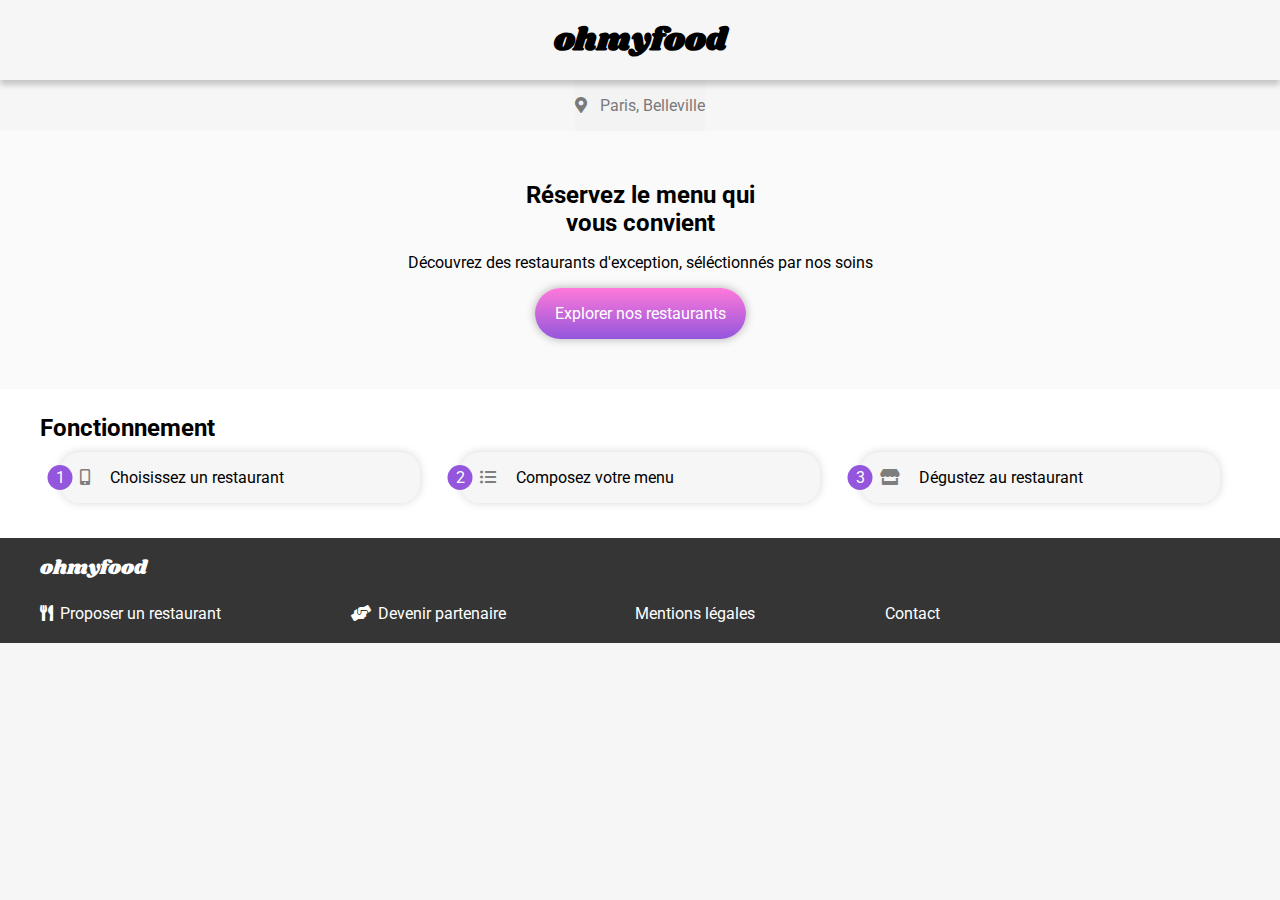
==== index.html @ 002a6cf8 "Add files via upload" ====
<!DOCTYPE html>
<html lang="fr">
<head>
    <meta charset="UTF-8">
    <meta name="viewport" content="width=device-width, initial-scale=1.0">
    <title>ohmyfood</title>

    <!-- CSS -->
    <link rel="stylesheet" type="text/css" href="css/style.css">
    <!-- Font Awesome -->
    <link rel="stylesheet" href="https://cdnjs.cloudflare.com/ajax/libs/font-awesome/5.13.1/css/all.min.css">
    <!-- Google Fonts -->
    <link rel="preconnect" href="https://fonts.gstatic.com">
    <link href="https://fonts.googleapis.com/css2?family=Roboto:ital,wght@0,300;0,400;0,500;0,700;1,300;1,400;1,500&display=swap" rel="stylesheet">
    <link href="https://fonts.googleapis.com/css2?family=Shrikhand&display=swap" rel="stylesheet">
</head>
<body>

  <header>
        <div class="header">
            <a href="index.html"><h1 class="header__logo">ohmyfood</h1></a>
        </div>
    </header>

    <!-- Localisation -->
    <main class="main">
        <div class="location">
            <div class="location__icon">
                <i class="fas fa-map-marker-alt"></i>
            </div>
            <div class="location__city">
                <p>Paris, Belleville</p>
            </div>
        </div>
    
        <!-- Hero section -->
        <section class="hero">
            <div class="hero__container">
                <h2 class="hero__title">Réservez le menu qui vous convient</h2>
                <p class="hero__text">Découvrez des restaurants d'exception, séléctionnés par nos soins</p>
                <div class="hero__button">
                    <p>Explorer nos restaurants</p>
                </div>
            </div>
          </section>
    
        <!-- Process -->
        <section class="process__contain">
          <div class="process">
            <h2 class="process__title">Fonctionnement</h2>
            <div class="process__steps">
                <div class="process__step">
                    <div class="process__number">1</div>
                    <div class="process__icon"><i class="fas fa-mobile-alt"></i></div>
                    <p class="process__text">Choisissez un restaurant </p>
                </div>
                <div class="process__step">
                    <div class="process__number">2</div>
                    <div class="process__icon"><i class="fas fa-list-ul"></i></div>
                    <p class="process__text">Composez votre menu</p>
                </div>
                <div class="process__step">
                    <div class="process__number">3</div>
                    <div class="process__icon"><i class="fas fa-store"></i></div>
                    <p class="process__text">Dégustez au restaurant</p>
                </div>
            </div>
          </div>
        </section>
    </main>
        
    <!-- Footer -->
    <footer class="footer">
      <div class="footer__bloc">
        <div class="logo"><a href="index.html">ohmyfood</a></div>
        <div class="footer__bloc-links">
          <div class="footer__bloc-link">
            <i class="fas fa-utensils"></i>
            <h3 class="footer__bloc-link__title">Proposer un restaurant</h3>
          </div>
          <div class="footer__bloc-link">
            <i class="fas fa-hands-helping"></i>
            <h3 class="footer__bloc-link__title">Devenir partenaire</h3>
          </div>
          <div class="footer__bloc-link">
            <h3 class="footer__bloc-link__title">Mentions légales</h3>
          </div>
          <div class="footer__bloc-link">
            <h3 class="footer__bloc-link__title"><a href="mailto:contact@ohmyfood.com">Contact</a></h3>
          </div>
        </div>
      </div>
    </footer>
</body>
</html>
---- css/style.css ----
body {
    font-family: 'Roboto', sans-serif;
    margin: 0;
    background: #f6f6f6;
  }
  
  * a {
    text-decoration: none;
    color: white;
  }
  
  .main {
    margin: 0;
    padding: 0;
    display: -webkit-box;
    display: -ms-flexbox;
    display: flex;
    -webkit-box-pack: center;
        -ms-flex-pack: center;
            justify-content: center;
    -webkit-box-align: center;
        -ms-flex-align: center;
            align-items: center;
    -webkit-box-orient: vertical;
    -webkit-box-direction: normal;
        -ms-flex-direction: column;
            flex-direction: column;
  }

  .header {
    -webkit-box-shadow: 0px 5px 6px 0px rgba(0, 0, 0, 0.2);
            box-shadow: 0px 5px 6px 0px rgba(0, 0, 0, 0.2);
    position: relative;
    display: -webkit-box;
    display: -ms-flexbox;
    display: flex;
    -webkit-box-pack: center;
        -ms-flex-pack: center;
            justify-content: center;
    -webkit-box-align: center;
        -ms-flex-align: center;
            align-items: center;
    height: 80px;
    width: 100%;
  }
  
  .header__logo {
    font-family: 'Shrikhand', cursive;
    margin: 0;
    color: black;
  }
  
  .location {
    display: -webkit-box;
    display: -ms-flexbox;
    display: flex;
    -webkit-box-pack: center;
        -ms-flex-pack: center;
            justify-content: center;
    -webkit-box-align: center;
        -ms-flex-align: center;
            align-items: center;
    background: #f3f3f3;
    color: #7a7a7a;
  }
  
  .location__city {
    margin-left: 13px;
    font-weight: 400;
  }
  
  .hero {
    background: #fafafa;
    width: 100%;
  }
  
  .hero__container {
    width: 100%;
    padding: 20px;
    display: -webkit-box;
    display: -ms-flexbox;
    display: flex;
    -webkit-box-pack: center;
        -ms-flex-pack: center;
            justify-content: center;
    -webkit-box-align: center;
        -ms-flex-align: center;
            align-items: center;
    -webkit-box-orient: vertical;
    -webkit-box-direction: normal;
        -ms-flex-direction: column;
            flex-direction: column;
    padding: 50px 0;
  }
  
  .hero__title {
    text-align: center;
    max-width: 250px;
    margin: 0;
  }
  
  .hero__text {
    text-align: center;
  }
  
  .hero__button {
    opacity: 1;
    background: -webkit-gradient(linear, left top, left bottom, from(#ff79da), to(#9356dc));
    background: linear-gradient(180deg, #ff79da 0%, #9356dc 100%);
    color: white;
    padding: 0 20px;
    border-radius: 200px;
    -webkit-box-shadow: 0px 0px 10px 0px rgba(0, 0, 0, 0.3);
            box-shadow: 0px 0px 10px 0px rgba(0, 0, 0, 0.3);
  }
  
  .hero__button:hover {
    opacity: 0.8;
    cursor: pointer;
    -webkit-transition: .3s;
    transition: .3s;
    -webkit-box-shadow: 0px 0px 10px 0px rgba(0, 0, 0, 0.6);
            box-shadow: 0px 0px 10px 0px rgba(0, 0, 0, 0.6);
  }
  
  .process__contain {
    padding: 25px 0;
    width: 100%;
    background: white;
    display: -webkit-box;
    display: -ms-flexbox;
    display: flex;
    -webkit-box-pack: center;
        -ms-flex-pack: center;
            justify-content: center;
    -webkit-box-align: center;
        -ms-flex-align: center;
            align-items: center;
    -webkit-box-orient: vertical;
    -webkit-box-direction: normal;
        -ms-flex-direction: column;
            flex-direction: column;
  }
  
  .process {
    width: 95%;
    max-width: 1200px;
    background-color: white;
    padding: 0;
    display: -webkit-box;
    display: -ms-flexbox;
    display: flex;
    -webkit-box-orient: vertical;
    -webkit-box-direction: normal;
        -ms-flex-direction: column;
            flex-direction: column;
  }
  
  .process__title {
    margin: 0;
  }
  
  .process__step {
    display: -webkit-box;
    display: -ms-flexbox;
    display: flex;
    -webkit-box-align: center;
        -ms-flex-align: center;
            align-items: center;
    background: #f6f6f6;
    height: auto;
    width: auto;
    margin: 10px 20px;
    border-radius: 20px;
    position: relative;
    -webkit-box-shadow: 0px 0px 10px 0px rgba(0, 0, 0, 0.16);
            box-shadow: 0px 0px 10px 0px rgba(0, 0, 0, 0.16);
  }
  
  .process__step:hover {
    opacity: 0.8;
    cursor: pointer;
    -webkit-transition: .3s;
    transition: .3s;
    -webkit-box-shadow: 0px 0px 10px 0px rgba(0, 0, 0, 0.6);
            box-shadow: 0px 0px 10px 0px rgba(0, 0, 0, 0.6);
    background: white;
  }
  
  .process__number {
    background-color: #9356DC;
    color: white;
    position: absolute;
    padding: 3px 8px 3px 8px;
    border-radius: 500px;
    -webkit-transform: translateX(-50%);
            transform: translateX(-50%);
  }
  
  .process__icon {
    color: #7E7E7E;
    margin: 0 20px;
  }
  
  .process__steps {
    display: -webkit-box;
    display: -ms-flexbox;
    display: flex;
    -webkit-box-pack: center;
        -ms-flex-pack: center;
            justify-content: center;
    -webkit-box-orient: vertical;
    -webkit-box-direction: normal;
        -ms-flex-direction: column;
            flex-direction: column;
  }
  
  .footer {
    width: 100%;
    background-color: #353535;
    display: -webkit-box;
    display: -ms-flexbox;
    display: flex;
    -webkit-box-pack: center;
        -ms-flex-pack: center;
            justify-content: center;
    -webkit-box-align: center;
        -ms-flex-align: center;
            align-items: center;
  }
  
  .footer__bloc {
    display: inline;
    padding: 0 40px;
    width: 100%;
    max-width: 1200px;
  }
  
  .footer__bloc .logo {
    font-family: 'Shrikhand', cursive;
    color: white;
    font-size: 20px;
    padding: 15px 0;
  }
  
  .footer__bloc-links {
    display: -webkit-inline-box;
    display: -ms-inline-flexbox;
    display: inline-flex;
    -webkit-box-orient: vertical;
    -webkit-box-direction: normal;
        -ms-flex-direction: column;
            flex-direction: column;
    width: auto;
  }
  
  .footer__bloc-link {
    display: -webkit-inline-box;
    display: -ms-inline-flexbox;
    display: inline-flex;
    -webkit-box-align: center;
        -ms-flex-align: center;
            align-items: center;
    -webkit-box-orient: horizontal;
    -webkit-box-direction: normal;
        -ms-flex-direction: row;
            flex-direction: row;
    text-align: center;
    color: white;
    height: 30px;
    cursor: pointer;
  }
  
  .footer__bloc-link:hover .footer__bloc-link__title {
    text-decoration: underline;
  }
  
  .footer__bloc-link i {
    margin-right: 7px;
  }
  
  .footer__bloc-link__title {
    font-size: 16px;
    font-weight: 400;
  }
  
  @media screen and (min-width: 800px) {
    .process__step {
      width: 100%;
    }
    .process__steps {
      display: -webkit-box;
      display: -ms-flexbox;
      display: flex;
      -webkit-box-pack: center;
          -ms-flex-pack: center;
              justify-content: center;
      -webkit-box-orient: horizontal;
      -webkit-box-direction: normal;
          -ms-flex-direction: row;
              flex-direction: row;
      width: 100%;
    }
    .footer__bloc {
      margin-bottom: 15px;
    }
    .footer__bloc-links {
      display: -webkit-box;
      display: -ms-flexbox;
      display: flex;
      -webkit-box-pack: justify;
          -ms-flex-pack: justify;
              justify-content: space-between;
      -webkit-box-orient: horizontal;
      -webkit-box-direction: normal;
          -ms-flex-direction: row;
              flex-direction: row;
      max-width: 900px;
    }
  }
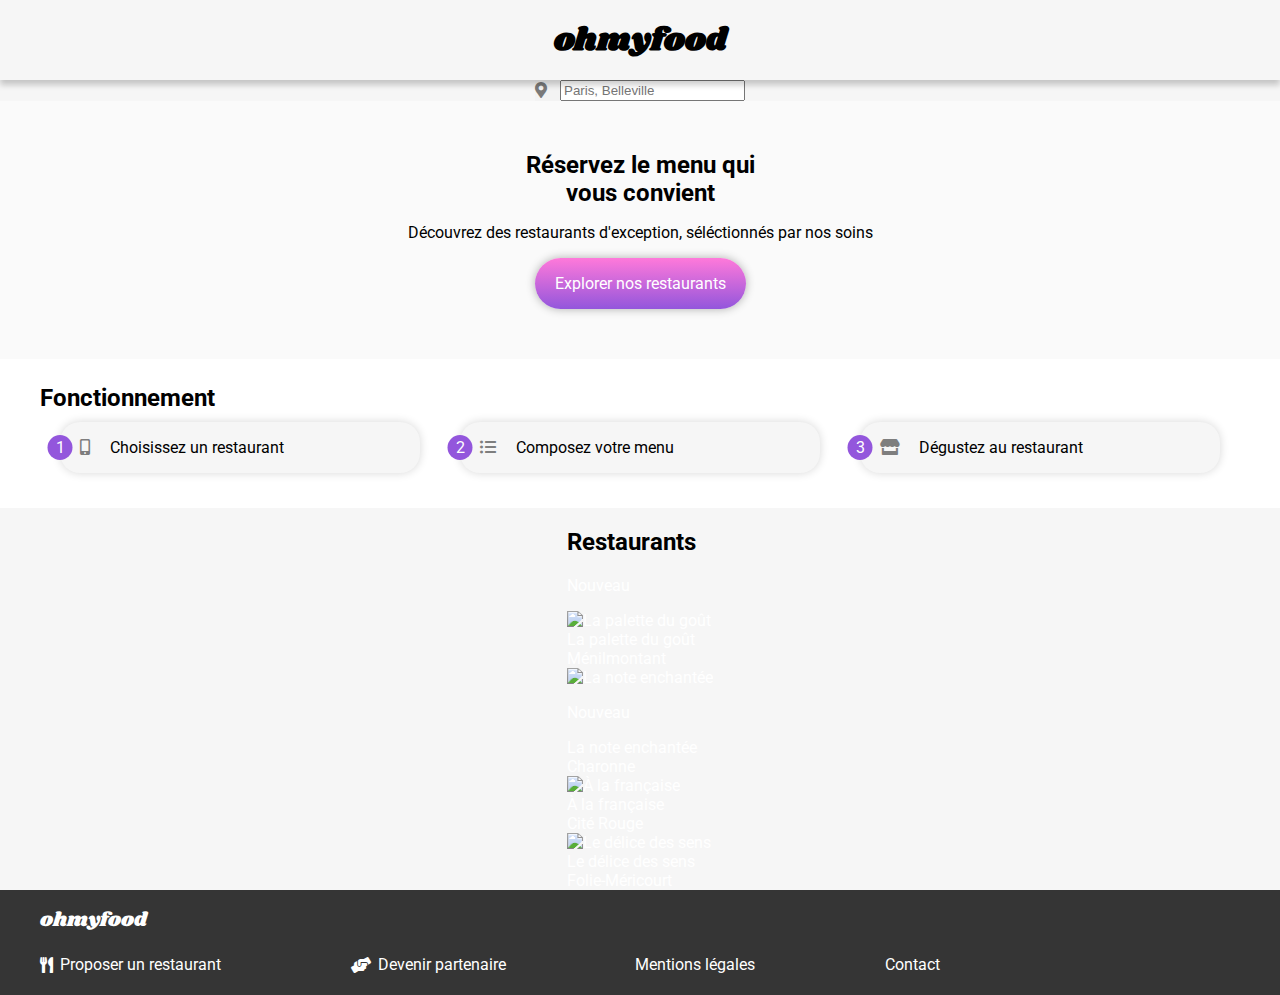
==== commit 64d8a528: "Update index.html" ====
--- a/index.html
+++ b/index.html
@@ -29,9 +29,9 @@
             <div class="location__icon">
                 <i class="fas fa-map-marker-alt"></i>
             </div>
-            <div class="location__city">
-                <p>Paris, Belleville</p>
-            </div>
+            <form class="location__city">
+                <input type="text" id="location__city" name="location__city" placeholder="Paris, Belleville">
+            </form>
         </div>
     
         <!-- Hero section -->
@@ -68,6 +68,67 @@
             </div>
           </div>
         </section>
+
+            <!-- Restaurants -->
+            <section class="restaurants">
+              <h2 class="restaurants__title">Restaurants</h2>
+              <div class="restaurant__cards">
+                <a href="menu/la-palette-du-gout.html">
+                  <div class="restaurant__card">
+                      <div class="restaurant__card-image">
+                        <div class="restaurant__card-new"><p>Nouveau</p></div>
+                        <img src="images/lapalettedugout.jpg" alt="La palette du goût">
+                      </div>
+                      <div class="restaurant__block">
+                          <div class="restaurant__block-info">
+                              <div class="restaurant__block-name">La palette du goût</div>
+                              <div class="restaurant__block-city">Ménilmontant</div>
+                          </div>
+                      </div>
+                  </div>
+                </a>
+                <a href="menu/la-note-enchantee.html">
+                  <div class="restaurant__card">
+                      <div class="restaurant__card-image">
+                        <img src="images/lanoteenchantee.jpg" alt="La note enchantée">
+                        <div class="restaurant__card-new"><p>Nouveau</p></div>
+                      </div>
+                      <div class="restaurant__block">
+                          <div class="restaurant__block-info">
+                              <div class="restaurant__block-name">La note enchantée</div>
+                              <div class="restaurant__block-city">Charonne</div>
+                          </div>
+                      </div>
+                  </div>
+                </a>
+                  <a href="menu/a-la-francaise.html">
+                  <div class="restaurant__card">
+                    <div class="restaurant__card-image">
+                      <img src="images/alafrancaise.jpg" alt="À la française">
+                    </div>
+                      <div class="restaurant__block">
+                          <div class="restaurant__block-info">
+                              <div class="restaurant__block-name">À la française</div>
+                              <div class="restaurant__block-city">Cité Rouge</div>
+                          </div>
+                      </div>
+                  </div>
+                </a>
+                <a href="menu/le-delice-des-sens.html">
+                  <div class="restaurant__card">
+                    <div class="restaurant__card-image">
+                      <img src="images/ledelicedessens.jpg" alt="Le délice des sens">
+                    </div>
+                      <div class="restaurant__block">
+                          <div class="restaurant__block-info">
+                              <div class="restaurant__block-name">Le délice des sens</div>
+                              <div class="restaurant__block-city">Folie-Méricourt</div>
+                          </div>
+                      </div>
+                  </div>
+                </a>
+              </div>
+          </section>
     </main>
         
     <!-- Footer -->
@@ -93,4 +154,4 @@
       </div>
     </footer>
 </body>
-</html>+</html>
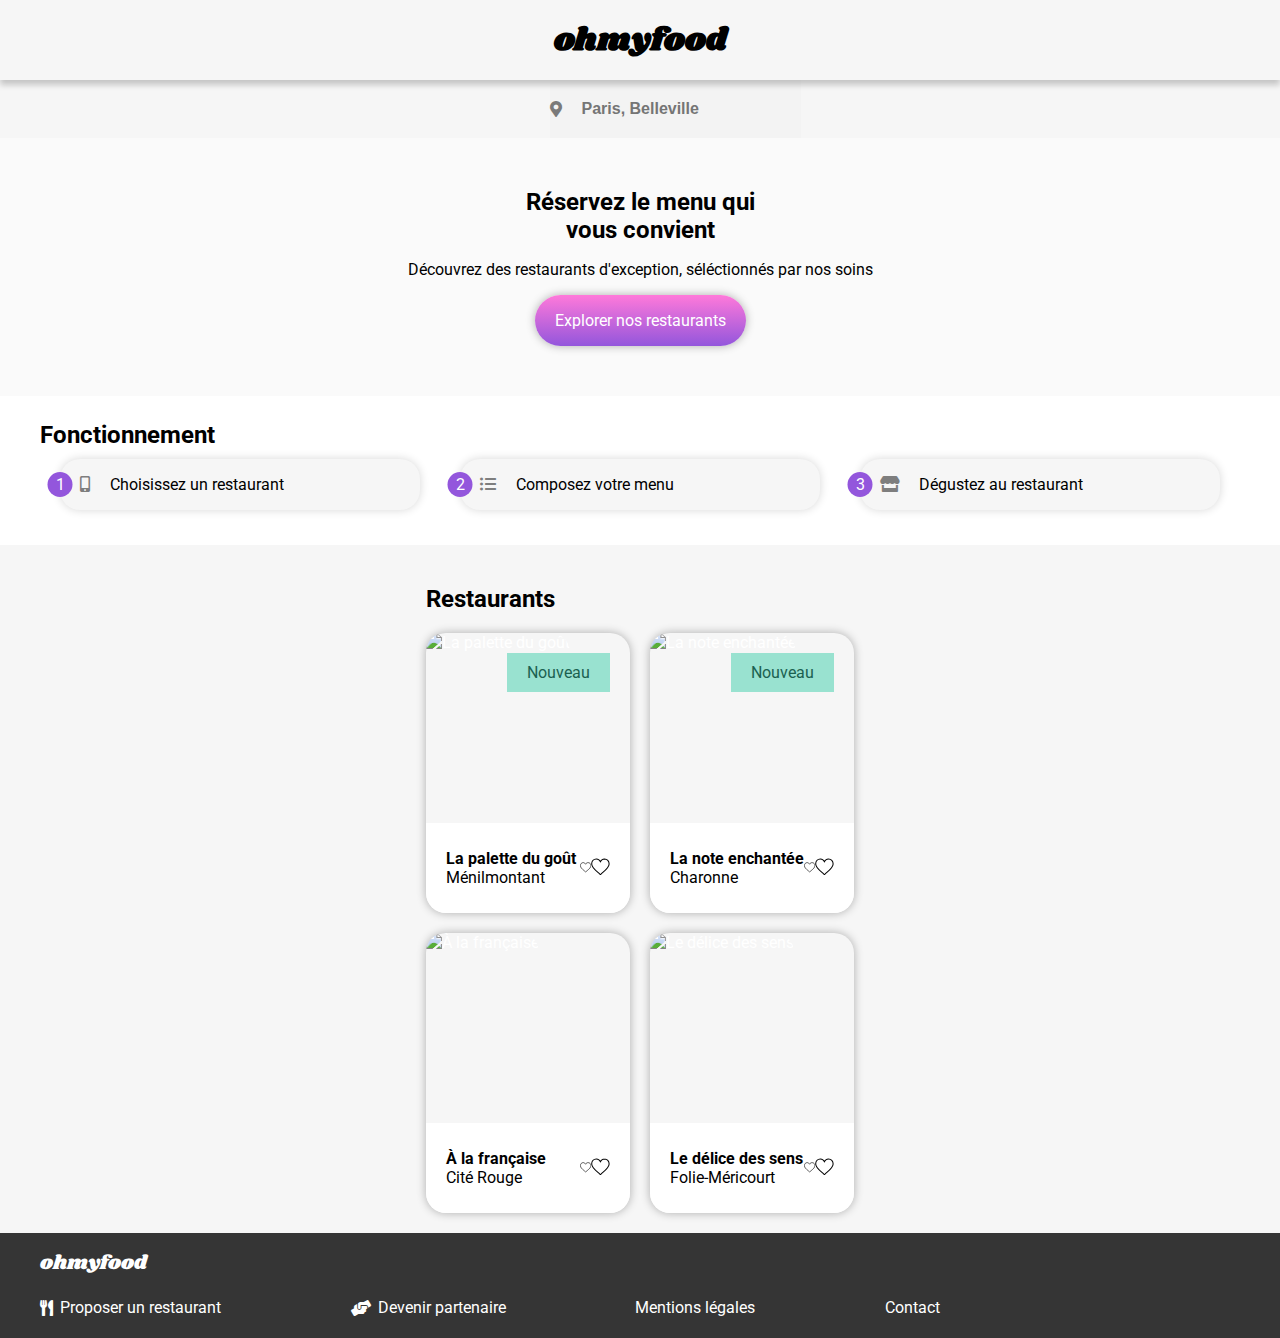
==== commit 4fa5b77f: "Update index.html" ====
--- a/index.html
+++ b/index.html
@@ -16,6 +16,11 @@
     <link href="https://fonts.googleapis.com/css2?family=Shrikhand&display=swap" rel="stylesheet">
 </head>
 <body>
+
+  <div class="spinner">
+    <div class="spinner__border">
+    </div>
+  </div>
 
   <header>
         <div class="header">
@@ -84,6 +89,35 @@
                               <div class="restaurant__block-name">La palette du goût</div>
                               <div class="restaurant__block-city">Ménilmontant</div>
                           </div>
+                          <div class="restaurant__block-hearth">
+                            <svg class="heart heart-full1" viewBox="-20 0 550 550"  xml:space="preserve">
+                              <path d="M376,30c-27.783,0-53.255,8.804-75.707,26.168c-21.525,16.647-35.856,37.85-44.293,53.268
+                                       c-8.437-15.419-22.768-36.621-44.293-53.268C189.255,38.804,163.783,30,136,30C58.468,30,0,93.417,0,177.514
+                                       c0,90.854,72.943,153.015,183.369,247.118c18.752,15.981,40.007,34.095,62.099,53.414C248.38,480.596,252.12,482,256,482
+                                       s7.62-1.404,10.532-3.953c22.094-19.322,43.348-37.435,62.111-53.425C439.057,330.529,512,268.368,512,177.514
+                                       C512,93.417,453.532,30,376,30z"/>
+                              <defs>
+                                <linearGradient id="text-fill1">
+                                      <stop offset="0%" stop-color="#9356DC" />
+                                      <stop offset="100%" stop-color="#FF79DA" />
+                                </linearGradient>
+                              </defs>                                   
+                            </svg>
+                  
+                            <svg class="heart heart-empty" viewBox="-20 0 550 550"  xml:space="preserve">
+                                <path d="M376,30c-27.783,0-53.255,8.804-75.707,26.168c-21.525,16.647-35.856,37.85-44.293,53.268
+                                        c-8.437-15.419-22.768-36.621-44.293-53.268C189.255,38.804,163.783,30,136,30C58.468,30,0,93.417,0,177.514
+                                        c0,90.854,72.943,153.015,183.369,247.118c18.752,15.981,40.007,34.095,62.099,53.414C248.38,480.596,252.12,482,256,482
+                                        s7.62-1.404,10.532-3.953c22.094-19.322,43.348-37.435,62.111-53.425C439.057,330.529,512,268.368,512,177.514
+                                        C512,93.417,453.532,30,376,30z"/>
+                              <defs>
+                                <linearGradient>
+                                      <stop offset="0%" stop-color="#9356DC" />
+                                      <stop offset="100%" stop-color="#FF79DA" />
+                                </linearGradient>
+                              </defs>                                   
+                            </svg>
+                          </div>
                       </div>
                   </div>
                 </a>
@@ -98,6 +132,35 @@
                               <div class="restaurant__block-name">La note enchantée</div>
                               <div class="restaurant__block-city">Charonne</div>
                           </div>
+                          <div class="restaurant__block-hearth">
+                            <svg class="heart heart-full2" viewBox="-20 0 550 550"  xml:space="preserve">
+                              <path d="M376,30c-27.783,0-53.255,8.804-75.707,26.168c-21.525,16.647-35.856,37.85-44.293,53.268
+                                       c-8.437-15.419-22.768-36.621-44.293-53.268C189.255,38.804,163.783,30,136,30C58.468,30,0,93.417,0,177.514
+                                       c0,90.854,72.943,153.015,183.369,247.118c18.752,15.981,40.007,34.095,62.099,53.414C248.38,480.596,252.12,482,256,482
+                                       s7.62-1.404,10.532-3.953c22.094-19.322,43.348-37.435,62.111-53.425C439.057,330.529,512,268.368,512,177.514
+                                       C512,93.417,453.532,30,376,30z"/>
+                              <defs>
+                                <linearGradient id="text-fill2">
+                                      <stop offset="0%" stop-color="#9356DC" />
+                                      <stop offset="100%" stop-color="#FF79DA" />
+                                </linearGradient>
+                              </defs>                                   
+                            </svg>
+                  
+                            <svg class="heart heart-empty" viewBox="-20 0 550 550"  xml:space="preserve">
+                                <path d="M376,30c-27.783,0-53.255,8.804-75.707,26.168c-21.525,16.647-35.856,37.85-44.293,53.268
+                                        c-8.437-15.419-22.768-36.621-44.293-53.268C189.255,38.804,163.783,30,136,30C58.468,30,0,93.417,0,177.514
+                                        c0,90.854,72.943,153.015,183.369,247.118c18.752,15.981,40.007,34.095,62.099,53.414C248.38,480.596,252.12,482,256,482
+                                        s7.62-1.404,10.532-3.953c22.094-19.322,43.348-37.435,62.111-53.425C439.057,330.529,512,268.368,512,177.514
+                                        C512,93.417,453.532,30,376,30z"/>
+                              <defs>
+                                <linearGradient>
+                                      <stop offset="0%" stop-color="#9356DC" />
+                                      <stop offset="100%" stop-color="#FF79DA" />
+                                </linearGradient>
+                              </defs>                                   
+                            </svg>
+                          </div>
                       </div>
                   </div>
                 </a>
@@ -111,6 +174,35 @@
                               <div class="restaurant__block-name">À la française</div>
                               <div class="restaurant__block-city">Cité Rouge</div>
                           </div>
+                          <div class="restaurant__block-hearth">
+                            <svg class="heart heart-full3" viewBox="-20 0 550 550"  xml:space="preserve">
+                              <path d="M376,30c-27.783,0-53.255,8.804-75.707,26.168c-21.525,16.647-35.856,37.85-44.293,53.268
+                                       c-8.437-15.419-22.768-36.621-44.293-53.268C189.255,38.804,163.783,30,136,30C58.468,30,0,93.417,0,177.514
+                                       c0,90.854,72.943,153.015,183.369,247.118c18.752,15.981,40.007,34.095,62.099,53.414C248.38,480.596,252.12,482,256,482
+                                       s7.62-1.404,10.532-3.953c22.094-19.322,43.348-37.435,62.111-53.425C439.057,330.529,512,268.368,512,177.514
+                                       C512,93.417,453.532,30,376,30z"/>
+                              <defs>
+                                <linearGradient id="text-fill3">
+                                      <stop offset="0%" stop-color="#9356DC" />
+                                      <stop offset="100%" stop-color="#FF79DA" />
+                                </linearGradient>
+                              </defs>                                   
+                            </svg>
+                  
+                            <svg class="heart heart-empty" viewBox="-20 0 550 550"  xml:space="preserve">
+                                <path d="M376,30c-27.783,0-53.255,8.804-75.707,26.168c-21.525,16.647-35.856,37.85-44.293,53.268
+                                        c-8.437-15.419-22.768-36.621-44.293-53.268C189.255,38.804,163.783,30,136,30C58.468,30,0,93.417,0,177.514
+                                        c0,90.854,72.943,153.015,183.369,247.118c18.752,15.981,40.007,34.095,62.099,53.414C248.38,480.596,252.12,482,256,482
+                                        s7.62-1.404,10.532-3.953c22.094-19.322,43.348-37.435,62.111-53.425C439.057,330.529,512,268.368,512,177.514
+                                        C512,93.417,453.532,30,376,30z"/>
+                              <defs>
+                                <linearGradient>
+                                      <stop offset="0%" stop-color="#9356DC" />
+                                      <stop offset="100%" stop-color="#FF79DA" />
+                                </linearGradient>
+                              </defs>                                   
+                            </svg>
+                          </div>
                       </div>
                   </div>
                 </a>
@@ -123,6 +215,35 @@
                           <div class="restaurant__block-info">
                               <div class="restaurant__block-name">Le délice des sens</div>
                               <div class="restaurant__block-city">Folie-Méricourt</div>
+                          </div>
+                          <div class="restaurant__block-hearth">
+                            <svg class="heart heart-full4" viewBox="-20 0 550 550"  xml:space="preserve">
+                              <path d="M376,30c-27.783,0-53.255,8.804-75.707,26.168c-21.525,16.647-35.856,37.85-44.293,53.268
+                                       c-8.437-15.419-22.768-36.621-44.293-53.268C189.255,38.804,163.783,30,136,30C58.468,30,0,93.417,0,177.514
+                                       c0,90.854,72.943,153.015,183.369,247.118c18.752,15.981,40.007,34.095,62.099,53.414C248.38,480.596,252.12,482,256,482
+                                       s7.62-1.404,10.532-3.953c22.094-19.322,43.348-37.435,62.111-53.425C439.057,330.529,512,268.368,512,177.514
+                                       C512,93.417,453.532,30,376,30z"/>
+                              <defs>
+                                <linearGradient id="text-fill4">
+                                      <stop offset="0%" stop-color="#9356DC" />
+                                      <stop offset="100%" stop-color="#FF79DA" />
+                                </linearGradient>
+                              </defs>                                   
+                            </svg>
+                  
+                            <svg class="heart heart-empty" viewBox="-20 0 550 550"  xml:space="preserve">
+                                <path d="M376,30c-27.783,0-53.255,8.804-75.707,26.168c-21.525,16.647-35.856,37.85-44.293,53.268
+                                        c-8.437-15.419-22.768-36.621-44.293-53.268C189.255,38.804,163.783,30,136,30C58.468,30,0,93.417,0,177.514
+                                        c0,90.854,72.943,153.015,183.369,247.118c18.752,15.981,40.007,34.095,62.099,53.414C248.38,480.596,252.12,482,256,482
+                                        s7.62-1.404,10.532-3.953c22.094-19.322,43.348-37.435,62.111-53.425C439.057,330.529,512,268.368,512,177.514
+                                        C512,93.417,453.532,30,376,30z"/>
+                              <defs>
+                                <linearGradient>
+                                      <stop offset="0%" stop-color="#9356DC" />
+                                      <stop offset="100%" stop-color="#FF79DA" />
+                                </linearGradient>
+                              </defs>                                   
+                            </svg>
                           </div>
                       </div>
                   </div>
--- a/css/style.css
+++ b/css/style.css
@@ -62,11 +62,23 @@
             align-items: center;
     background: #f3f3f3;
     color: #7a7a7a;
+    margin-left: 70px;
   }
   
   .location__city {
-    margin-left: 13px;
-    font-weight: 400;
+    margin-left: 20px;
+  }
+
+  .location__city input {
+    border: none;
+    background-color: #f3f3f3;
+    font-size: 1em;
+    padding: 20px 0px;
+    font-weight: 700;
+  }
+
+  .location__city input:focus {
+    outline: none;
   }
   
   .hero {
@@ -101,6 +113,7 @@
   
   .hero__text {
     text-align: center;
+    max-width: 300px;
   }
   
   .hero__button {
@@ -184,7 +197,7 @@
     transition: .3s;
     -webkit-box-shadow: 0px 0px 10px 0px rgba(0, 0, 0, 0.6);
             box-shadow: 0px 0px 10px 0px rgba(0, 0, 0, 0.6);
-    background: white;
+    background: #f7f1ff;
   }
   
   .process__number {
@@ -213,6 +226,169 @@
     -webkit-box-direction: normal;
         -ms-flex-direction: column;
             flex-direction: column;
+  }
+
+  .restaurants {
+    margin: 0;
+    background: #f6f6f6;
+    padding: 20px 0px;
+    max-width: 1200px;
+    display: -webkit-box;
+    display: -ms-flexbox;
+    display: flex;
+    -webkit-box-pack: center;
+        -ms-flex-pack: center;
+            justify-content: center;
+    -webkit-box-align: center;
+        -ms-flex-align: center;
+            align-items: center;
+    -webkit-box-orient: vertical;
+    -webkit-box-direction: normal;
+        -ms-flex-direction: column;
+            flex-direction: column;
+    -webkit-box-align: start;
+        -ms-flex-align: start;
+            align-items: flex-start;
+  }
+  
+  .restaurant__cards {
+    display: -ms-grid;
+    display: grid;
+        grid-template-rows: repeat(4, 1fr);
+    -ms-grid-columns: 1fr;
+        grid-template-columns: 300px;
+    grid-gap: 20px;
+  }
+  
+  .restaurant__card {
+    position: relative;
+    display: -webkit-box;
+    display: -ms-flexbox;
+    display: flex;
+    -webkit-box-orient: vertical;
+    -webkit-box-direction: normal;
+        -ms-flex-direction: column;
+            flex-direction: column;
+    -webkit-box-pack: center;
+        -ms-flex-pack: center;
+            justify-content: center;
+    -webkit-box-align: end;
+        -ms-flex-align: end;
+            align-items: flex-end;
+    width: 100%;
+    border-radius: 20px;
+    -webkit-transform: scale(1);
+            transform: scale(1);
+    -webkit-box-shadow: 0px 0px 10px 0px rgba(0, 0, 0, 0.3);
+            box-shadow: 0px 0px 10px 0px rgba(0, 0, 0, 0.3);
+  }
+  
+  .restaurant__card-new {
+    display: -webkit-box;
+    display: -ms-flexbox;
+    display: flex;
+    -webkit-box-pack: center;
+        -ms-flex-pack: center;
+            justify-content: center;
+    -webkit-box-align: center;
+        -ms-flex-align: center;
+            align-items: center;
+    position: absolute;
+    background: #99e2d0;
+    top: 20px;
+    right: 20px;
+  }
+  
+  .restaurant__card-new p {
+    color: #1b6150;
+    padding: 10px 20px;
+    margin: 0;
+  }
+  
+  .restaurant__card:hover {
+    -webkit-transition: .5s;
+    transition: .5s;
+    -webkit-transform: scale(1.02);
+            transform: scale(1.02);
+    -webkit-box-shadow: 0px 0px 10px 2px rgba(147, 86, 220, 0.6);
+            box-shadow: 0px 0px 10px 2px rgba(147, 86, 220, 0.6);
+  }
+  
+  .restaurant__card-image {
+    width: 100%;
+    height: 190px;
+  }
+  
+  .restaurant__card-image > img {
+    width: 100%;
+    height: 100%;
+    -o-object-fit: cover;
+       object-fit: cover;
+    border-radius: 20px 20px 0 0;
+  }
+  
+  .restaurant__block {
+    background: white;
+    display: -webkit-box;
+    display: -ms-flexbox;
+    display: flex;
+    -webkit-box-pack: justify;
+        -ms-flex-pack: justify;
+            justify-content: space-between;
+    -webkit-box-align: center;
+        -ms-flex-align: center;
+            align-items: center;
+    width: 100%;
+    height: 90px;
+    border-radius: 0 0 20px 20px;
+  }
+  
+  .restaurant__block-info {
+    color: black;
+    margin-left: 20px;
+  }
+  
+  .restaurant__block-info > :first-child {
+    font-weight: 700;
+  }
+  
+  .restaurant__block-hearth {
+    display: -webkit-box;
+    display: -ms-flexbox;
+    display: flex;
+    -webkit-box-pack: center;
+        -ms-flex-pack: center;
+            justify-content: center;
+    -webkit-box-align: center;
+        -ms-flex-align: center;
+            align-items: center;
+    margin-right: 20px;
+    width: 30px;
+  }
+  
+  .restaurant__block .heart {
+    width: 30px;
+    stroke-width: 30;
+    stroke: black;
+    fill: white;
+    cursor: pointer;
+  }
+  
+  .restaurant__block .heart-full {
+    position: absolute;
+    fill: url(#text-fill);
+    stroke: none;
+  }
+  
+  .restaurant__block .heart-empty {
+    width: 50px;
+    position: relative;
+  }
+  
+  .restaurant__block .heart-empty:hover {
+    opacity: 0;
+    -webkit-transition: 0.5s;
+    transition: 0.5s;
   }
   
   .footer {
@@ -301,6 +477,19 @@
               flex-direction: row;
       width: 100%;
     }
+    .hero__text {
+      text-align: center;
+      max-width: inherit;
+    }
+    .restaurant__cards {
+      display: -ms-grid;
+      display: grid;
+      -ms-grid-rows: 1fr 1fr;
+          grid-template-rows: 1fr 1fr;
+      -ms-grid-columns: 1fr 1fr;
+          grid-template-columns: 1fr 1fr;
+      grid-gap: 20px;
+    }
     .footer__bloc {
       margin-bottom: 15px;
     }
@@ -317,4 +506,4 @@
               flex-direction: row;
       max-width: 900px;
     }
-  }+  }
